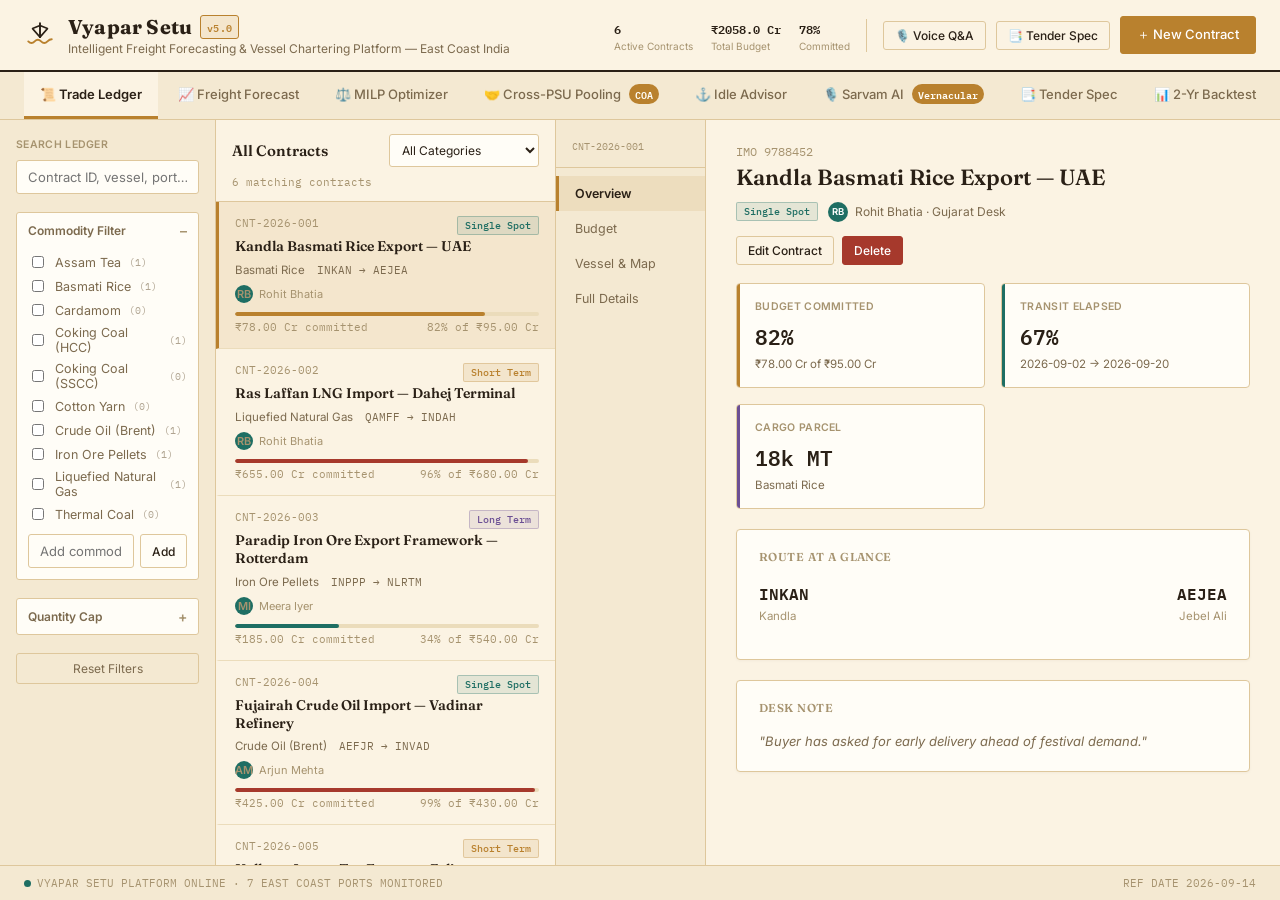
==== website/index.html @ 898b8efa "Add Vyapar Setu frontend solution and website folder" ====
<!DOCTYPE html>
<html lang="en">
<head>
  <meta charset="UTF-8">
  <meta name="viewport" content="width=device-width, initial-scale=1.0">
  <title>Vyapar Setu — Intelligent Freight Forecasting &amp; Vessel Chartering Platform</title>
  
  <!-- Typography & Google Fonts -->
  <link rel="preconnect" href="https://fonts.googleapis.com">
  <link rel="preconnect" href="https://fonts.gstatic.com" crossorigin>
  <link href="https://fonts.googleapis.com/css2?family=Fraunces:opsz,wght@9..144,500;9..144,600;9..144,700&family=Inter:wght@400;500;600;700&family=IBM+Plex+Mono:wght@400;500;600&display=swap" rel="stylesheet">
  
  <!-- CSS Stylesheets -->
  <link rel="stylesheet" href="css/main.css">
  <link rel="stylesheet" href="css/components.css">
  <link rel="stylesheet" href="css/modules.css">
</head>
<body>
  <div id="app">
    
    <!-- Platform Header -->
    <header>
      <div class="brandrow">
        <div class="brand">
          <svg width="32" height="32" viewBox="0 0 30 30" fill="none">
            <path d="M4 21c2 2 4 2 6 0s4-2 6 0 4 2 6 0 4-2 4-2" stroke="#B9812E" stroke-width="1.8" stroke-linecap="round"/>
            <path d="M15 4v13" stroke="#2A2016" stroke-width="1.8" stroke-linecap="round"/>
            <path d="M15 6l7 3-7 8-7-8 7-3z" stroke="#2A2016" stroke-width="1.5" fill="none" stroke-linejoin="round"/>
          </svg>
          <div>
            <h1>Vyapar Setu <span class="version-tag">v5.0</span></h1>
            <div class="sub">Intelligent Freight Forecasting &amp; Vessel Chartering Platform — East Coast India</div>
          </div>
        </div>

        <div class="headright">
          <div class="headstats" id="headstats">
            <!-- Populated dynamically by app.js -->
          </div>
          <div class="head-actions">
            <button class="btn ghost small" id="btn-voice-qa-head">🎙️ Voice Q&amp;A</button>
            <button class="btn ghost small" id="btn-tender-head">📑 Tender Spec</button>
            <button class="btn brass" id="btn-new-contract">＋ New Contract</button>
          </div>
        </div>
      </div>
    </header>

    <!-- Multi-Module Tab Navigation Bar -->
    <div class="nav-tabs-wrapper">
      <nav class="nav-tabs">
        <button class="tab-btn active" data-tab="ledger-view">
          📜 Trade Ledger
        </button>
        <button class="tab-btn" data-tab="forecast-view">
          📈 Freight Forecast
        </button>
        <button class="tab-btn" data-tab="optimizer-view">
          ⚖️ MILP Optimizer
        </button>
        <button class="tab-btn" data-tab="pooling-view">
          🤝 Cross-PSU Pooling <span class="badge">COA</span>
        </button>
        <button class="tab-btn" data-tab="idle-view">
          ⚓ Idle Advisor
        </button>
        <button class="tab-btn" data-tab="vernacular-view">
          🎙️ Sarvam AI <span class="badge">Vernacular</span>
        </button>
        <button class="tab-btn" data-tab="tender-view">
          📑 Tender Spec
        </button>
        <button class="tab-btn" data-tab="backtest-view">
          📊 2-Yr Backtest
        </button>
      </nav>
    </div>

    <!-- Main View Workspace Area -->
    <main id="main-view">
      <div class="tab-view active" id="ledger-view"></div>
      <div class="tab-view" id="forecast-view"></div>
      <div class="tab-view" id="optimizer-view"></div>
      <div class="tab-view" id="pooling-view"></div>
      <div class="tab-view" id="idle-view"></div>
      <div class="tab-view" id="vernacular-view"></div>
      <div class="tab-view" id="tender-view"></div>
      <div class="tab-view" id="backtest-view"></div>
    </main>

    <!-- Footer Status Bar -->
    <footer>
      <div class="status-indicator">
        <span class="pulse-dot"></span>
        <span>VYAPAR SETU PLATFORM ONLINE · 7 EAST COAST PORTS MONITORED</span>
      </div>
      <span class="mono" id="clock">REF DATE 2026-09-14</span>
    </footer>

  </div>

  <!-- Toast Container & Modal Root -->
  <div id="toast-container"></div>
  <div id="modal-root"></div>

  <!-- JavaScript Modules & Data Store -->
  <script src="js/data/mockData.js"></script>
  <script src="js/modules/ledger.js"></script>
  <script src="js/modules/forecast.js"></script>
  <script src="js/modules/optimizer.js"></script>
  <script src="js/modules/pooling.js"></script>
  <script src="js/modules/idleAdvisor.js"></script>
  <script src="js/modules/vernacular.js"></script>
  <script src="js/modules/tender.js"></script>
  <script src="js/modules/backtest.js"></script>
  <script src="js/app.js"></script>
</body>
</html>
---- website/css/main.css ----
/* =========================================================
   VYAPAR SETU — Trade & Logistics Ledger
   Main CSS Design Tokens & Base Layout
   ========================================================= */

:root {
  --paper:       #FBF3E3;
  --paper-2:     #F4E9D2;
  --card:        #FFFDF7;
  --rule:        #DEC79C;
  --rule-lite:   #EBDCBB;
  --ink:         #2A2016;
  --ink-dim:     #7C6A4E;
  --ink-faint:   #A6936F;
  --brass:       #B9812E;
  --brass-bg:    rgba(185, 129, 46, 0.12);
  --brass-glow:  rgba(185, 129, 46, 0.25);
  --teal:        #1E6E63;
  --teal-bg:     rgba(30, 110, 99, 0.10);
  --red:         #A6392C;
  --red-bg:      rgba(166, 57, 44, 0.09);
  --blue:        #2B5B84;
  --blue-bg:     rgba(43, 91, 132, 0.10);
  --purple:      #6B4F94;
  --purple-bg:   rgba(107, 79, 148, 0.10);
}

* {
  box-sizing: border-box;
}

html, body {
  margin: 0;
  padding: 0;
  height: 100%;
}

body {
  background: var(--paper);
  color: var(--ink);
  font-family: 'Inter', -apple-system, BlinkMacSystemFont, sans-serif;
  -webkit-font-smoothing: antialiased;
  display: flex;
  flex-direction: column;
}

h1, h2, h3, .serif {
  font-family: 'Fraunces', serif;
}

.mono {
  font-family: 'IBM Plex Mono', monospace;
}

::selection {
  background: var(--brass-bg);
  color: var(--ink);
}

button, select, input, textarea {
  font-family: inherit;
}

#app {
  min-height: 100vh;
  display: flex;
  flex-direction: column;
}

/* ===== HEADER & NAVBAR ===== */
header {
  border-bottom: 2px solid var(--ink);
  background: var(--paper);
  padding: 14px 24px;
  position: sticky;
  top: 0;
  z-index: 40;
}

.brandrow {
  display: flex;
  align-items: center;
  justify-content: space-between;
  gap: 20px;
  flex-wrap: wrap;
}

.brand {
  display: flex;
  align-items: center;
  gap: 12px;
}

.brand svg {
  flex-shrink: 0;
}

.brand h1 {
  font-size: 20px;
  font-weight: 700;
  letter-spacing: 0.01em;
  margin: 0;
  color: var(--ink);
  display: flex;
  align-items: center;
  gap: 8px;
}

.brand .version-tag {
  font-size: 10px;
  font-family: 'IBM Plex Mono', monospace;
  background: var(--brass-bg);
  color: var(--brass);
  padding: 2px 6px;
  border-radius: 3px;
  border: 1px solid var(--brass);
  font-weight: 600;
}

.brand .sub {
  color: var(--ink-dim);
  font-size: 12px;
  margin-top: 2px;
}

.headright {
  display: flex;
  align-items: center;
  gap: 16px;
}

.headstats {
  display: flex;
  gap: 18px;
  font-family: 'IBM Plex Mono', monospace;
  font-size: 12px;
  color: var(--ink-dim);
  border-right: 1px solid var(--rule);
  padding-right: 16px;
}

.headstats b {
  color: var(--ink);
  font-weight: 600;
}

.headstats .lbl {
  color: var(--ink-faint);
  font-family: 'Inter', sans-serif;
  font-size: 10px;
  display: block;
  margin-top: 1px;
}

.head-actions {
  display: flex;
  align-items: center;
  gap: 10px;
}

/* Tab Navigation Bar */
.nav-tabs-wrapper {
  background: var(--paper-2);
  border-bottom: 1px solid var(--rule);
  padding: 0 24px;
  display: flex;
  align-items: center;
  justify-content: space-between;
  overflow-x: auto;
}

.nav-tabs {
  display: flex;
  gap: 4px;
}

.tab-btn {
  background: transparent;
  border: none;
  border-bottom: 3px solid transparent;
  padding: 12px 16px;
  font-size: 13px;
  font-weight: 500;
  color: var(--ink-dim);
  cursor: pointer;
  display: flex;
  align-items: center;
  gap: 8px;
  white-space: nowrap;
  transition: all 0.15s ease;
}

.tab-btn:hover {
  color: var(--ink);
  background: rgba(185, 129, 46, 0.06);
}

.tab-btn.active {
  color: var(--ink);
  font-weight: 600;
  border-bottom-color: var(--brass);
  background: var(--paper);
}

.tab-btn .badge {
  font-size: 9.5px;
  font-family: 'IBM Plex Mono', monospace;
  background: var(--brass);
  color: var(--card);
  padding: 1px 6px;
  border-radius: 10px;
  font-weight: 600;
}

.tab-btn.active .badge {
  background: var(--ink);
  color: var(--paper);
}

/* ===== MAIN CONTENT CONTAINER ===== */
main#main-view {
  flex: 1;
  display: flex;
  flex-direction: column;
  min-height: 0;
  background: var(--paper);
}

.tab-view {
  display: none;
  flex: 1;
  width: 100%;
  height: 100%;
  min-height: 0;
}

.tab-view.active {
  display: flex;
}

/* Page module layout wrapper */
.module-container {
  flex: 1;
  padding: 24px 28px 48px 28px;
  overflow-y: auto;
  max-height: calc(100vh - 126px);
  width: 100%;
}

.module-header {
  margin-bottom: 24px;
  display: flex;
  justify-content: space-between;
  align-items: flex-start;
  gap: 20px;
}

.module-title h2 {
  font-size: 24px;
  font-weight: 600;
  margin: 0 0 6px 0;
  color: var(--ink);
}

.module-title p {
  margin: 0;
  font-size: 13.5px;
  color: var(--ink-dim);
  line-height: 1.45;
}

/* ===== FOOTER ===== */
footer {
  padding: 10px 24px;
  border-top: 1px solid var(--rule);
  font-family: 'IBM Plex Mono', monospace;
  font-size: 10.5px;
  color: var(--ink-faint);
  display: flex;
  justify-content: space-between;
  align-items: center;
  background: var(--paper-2);
  z-index: 30;
}

footer .status-indicator {
  display: flex;
  align-items: center;
  gap: 6px;
}

footer .pulse-dot {
  width: 7px;
  height: 7px;
  background: var(--teal);
  border-radius: 50%;
  display: inline-block;
  box-shadow: 0 0 0 0 rgba(30, 110, 99, 0.4);
  animation: pulse 2s infinite;
}

@keyframes pulse {
  0% { transform: scale(0.95); box-shadow: 0 0 0 0 rgba(30, 110, 99, 0.7); }
  70% { transform: scale(1); box-shadow: 0 0 0 6px rgba(30, 110, 99, 0); }
  100% { transform: scale(0.95); box-shadow: 0 0 0 0 rgba(30, 110, 99, 0); }
}

/* Scrollbars */
::-webkit-scrollbar {
  width: 8px;
  height: 8px;
}
::-webkit-scrollbar-track {
  background: transparent;
}
::-webkit-scrollbar-thumb {
  background: var(--rule);
  border-radius: 4px;
}
::-webkit-scrollbar-thumb:hover {
  background: var(--ink-faint);
}
---- website/css/components.css ----
/* =========================================================
   VYAPAR SETU — Reusable Component Styles
   ========================================================= */

/* ===== BUTTONS ===== */
.btn {
  border: 1px solid var(--ink);
  background: var(--ink);
  color: var(--paper);
  padding: 9px 16px;
  font-size: 13px;
  font-weight: 500;
  border-radius: 3px;
  cursor: pointer;
  display: inline-flex;
  align-items: center;
  gap: 7px;
  white-space: nowrap;
  transition: all 0.15s ease;
}

.btn:hover {
  background: #42331F;
  border-color: #42331F;
}

.btn.ghost {
  background: transparent;
  color: var(--ink);
  border-color: var(--rule);
}

.btn.ghost:hover {
  border-color: var(--ink);
  background: rgba(185, 129, 46, 0.08);
}

.btn.small {
  padding: 6px 11px;
  font-size: 12px;
}

.btn.danger {
  background: var(--red);
  border-color: var(--red);
  color: #FFF;
}

.btn.danger:hover {
  background: #8A2E23;
  border-color: #8A2E23;
}

.btn.teal {
  background: var(--teal);
  border-color: var(--teal);
  color: #FFF;
}

.btn.teal:hover {
  background: #175650;
  border-color: #175650;
}

.btn.brass {
  background: var(--brass);
  border-color: var(--brass);
  color: #FFF;
}

.btn.brass:hover {
  background: #9A6822;
  border-color: #9A6822;
}

.btn.purple {
  background: var(--purple);
  border-color: var(--purple);
  color: #FFF;
}

.btn.purple:hover {
  background: #553D78;
}

.btn:disabled {
  opacity: 0.5;
  cursor: not-allowed;
}

/* ===== TAGS & BADGES ===== */
.tag {
  font-size: 10px;
  font-family: 'IBM Plex Mono', monospace;
  padding: 2px 7px;
  border-radius: 2px;
  white-space: nowrap;
  font-weight: 500;
  display: inline-flex;
  align-items: center;
  gap: 4px;
}

.tag.SINGLE_SPOT { background: var(--teal-bg); color: var(--teal); border: 1px solid rgba(30,110,99,0.3); }
.tag.SHORT_TERM  { background: var(--brass-bg); color: var(--brass); border: 1px solid rgba(185,129,46,0.3); }
.tag.LONG_TERM   { background: var(--purple-bg); color: var(--purple); border: 1px solid rgba(107,79,148,0.3); }
.tag.CRITICAL    { background: var(--red-bg); color: var(--red); border: 1px solid rgba(166,57,44,0.3); }
.tag.HEALTHY     { background: var(--teal-bg); color: var(--teal); border: 1px solid rgba(30,110,99,0.3); }
.tag.BLUE        { background: var(--blue-bg); color: var(--blue); border: 1px solid rgba(43,91,132,0.3); }

/* ===== PANELS & CARDS ===== */
.panel {
  border: 1px solid var(--rule);
  background: var(--card);
  border-radius: 4px;
  padding: 20px 22px;
  margin-bottom: 20px;
  box-shadow: 0 1px 3px rgba(42, 32, 22, 0.04);
}

.panel h3 {
  font-size: 11.5px;
  letter-spacing: 0.04em;
  color: var(--ink-faint);
  margin: 0 0 16px 0;
  font-weight: 600;
  text-transform: uppercase;
  display: flex;
  align-items: center;
  justify-content: space-between;
}

.panel-sub {
  font-size: 12px;
  color: var(--ink-dim);
  text-transform: none;
  font-weight: normal;
  letter-spacing: normal;
}

/* ===== TILES ===== */
.tile-row {
  display: grid;
  grid-template-columns: repeat(auto-fit, minmax(200px, 1fr));
  gap: 16px;
  margin-bottom: 20px;
}

.tile {
  border: 1px solid var(--rule);
  background: var(--card);
  border-radius: 4px;
  padding: 16px 18px;
  position: relative;
  overflow: hidden;
}

.tile::before {
  content: '';
  position: absolute;
  top: 0;
  left: 0;
  width: 3px;
  height: 100%;
  background: var(--rule);
}

.tile.accent-brass::before { background: var(--brass); }
.tile.accent-teal::before  { background: var(--teal); }
.tile.accent-red::before   { background: var(--red); }
.tile.accent-purple::before{ background: var(--purple); }
.tile.accent-blue::before  { background: var(--blue); }

.tile .t-lbl {
  font-size: 10.5px;
  color: var(--ink-faint);
  text-transform: uppercase;
  letter-spacing: 0.03em;
  margin-bottom: 6px;
  font-weight: 600;
}

.tile .t-val {
  font-family: 'IBM Plex Mono', monospace;
  font-size: 21px;
  font-weight: 600;
  color: var(--ink);
  display: flex;
  align-items: baseline;
  gap: 6px;
}

.tile .t-sub {
  font-size: 11.5px;
  color: var(--ink-dim);
  margin-top: 4px;
}

/* ===== CALLOUT BANNER (CTA) ===== */
.cta {
  border-radius: 4px;
  padding: 16px 18px;
  border: 1px solid;
  display: flex;
  gap: 14px;
  align-items: flex-start;
}

.cta .dot {
  width: 9px;
  height: 9px;
  border-radius: 50%;
  margin-top: 5px;
  flex-shrink: 0;
}

.cta .head {
  font-size: 11px;
  letter-spacing: 0.03em;
  margin-bottom: 4px;
  font-family: 'IBM Plex Mono', monospace;
  text-transform: uppercase;
  font-weight: 600;
}

.cta .body {
  font-size: 13.5px;
  line-height: 1.55;
  color: var(--ink);
}

.cta.healthy { border-color: var(--teal); background: var(--teal-bg); }
.cta.healthy .dot { background: var(--teal); }
.cta.healthy .head { color: var(--teal); }

.cta.warning { border-color: var(--brass); background: var(--brass-bg); }
.cta.warning .dot { background: var(--brass); }
.cta.warning .head { color: var(--brass); }

.cta.critical { border-color: var(--red); background: var(--red-bg); }
.cta.critical .dot { background: var(--red); }
.cta.critical .head { color: var(--red); }

.cta.info { border-color: var(--blue); background: var(--blue-bg); }
.cta.info .dot { background: var(--blue); }
.cta.info .head { color: var(--blue); }

/* ===== INPUT FORM ELEMENTS ===== */
input[type=text], input[type=number], input[type=date], select, textarea {
  width: 100%;
  background: var(--card);
  border: 1px solid var(--rule);
  color: var(--ink);
  padding: 8px 11px;
  font-size: 13px;
  border-radius: 3px;
}

select:focus, input:focus, textarea:focus {
  outline: 1px solid var(--brass);
  outline-offset: 0;
  border-color: var(--brass);
}

input[type=range] {
  width: 100%;
  accent-color: var(--brass);
}

.field label {
  display: block;
  font-size: 11px;
  color: var(--ink-faint);
  text-transform: uppercase;
  letter-spacing: 0.02em;
  margin-bottom: 5px;
  font-weight: 600;
}

.field-hint {
  font-size: 11px;
  color: var(--ink-faint);
  margin-top: 4px;
}

/* ===== MODAL OVERLAY ===== */
.modal-overlay {
  position: fixed;
  inset: 0;
  background: rgba(42, 32, 22, 0.55);
  backdrop-filter: blur(2px);
  display: flex;
  align-items: flex-start;
  justify-content: center;
  padding: 40px 20px;
  z-index: 100;
  overflow-y: auto;
  animation: fadeIn 0.15s ease-out;
}

@keyframes fadeIn {
  from { opacity: 0; }
  to { opacity: 1; }
}

.modal {
  background: var(--card);
  border: 1px solid var(--rule);
  border-radius: 6px;
  width: 100%;
  max-width: 680px;
  padding: 26px 28px 24px 28px;
  box-shadow: 0 10px 25px rgba(0,0,0,0.15);
}

.modal h2 {
  font-size: 20px;
  margin: 0 0 4px 0;
  font-weight: 600;
  color: var(--ink);
}

.modal .modal-sub {
  font-size: 12.5px;
  color: var(--ink-faint);
  margin-bottom: 20px;
  font-family: 'IBM Plex Mono', monospace;
}

.form-grid {
  display: grid;
  grid-template-columns: 1fr 1fr;
  gap: 14px 16px;
}

.form-grid .full {
  grid-column: 1 / -1;
}

.modal-actions {
  display: flex;
  justify-content: space-between;
  align-items: center;
  margin-top: 22px;
  padding-top: 16px;
  border-top: 1px solid var(--rule-lite);
}

.modal-actions .right {
  display: flex;
  gap: 8px;
}

/* ===== TOAST NOTIFICATIONS ===== */
#toast-container {
  position: fixed;
  bottom: 24px;
  right: 24px;
  z-index: 200;
  display: flex;
  flex-direction: column;
  gap: 10px;
  pointer-events: none;
}

.toast {
  pointer-events: auto;
  background: var(--ink);
  color: var(--paper);
  padding: 12px 18px;
  border-radius: 4px;
  border-left: 4px solid var(--brass);
  font-size: 13px;
  box-shadow: 0 4px 12px rgba(0,0,0,0.2);
  display: flex;
  align-items: center;
  gap: 10px;
  max-width: 360px;
  animation: slideIn 0.2s ease-out;
}

.toast.success { border-left-color: var(--teal); }
.toast.danger  { border-left-color: var(--red); }
.toast.info    { border-left-color: var(--blue); }

@keyframes slideIn {
  from { transform: translateX(100%); opacity: 0; }
  to { transform: translateX(0); opacity: 1; }
}

/* ===== TABLES ===== */
.table-responsive {
  width: 100%;
  overflow-x: auto;
}

.custom-table {
  width: 100%;
  border-collapse: collapse;
  font-size: 13px;
}

.custom-table th {
  text-align: left;
  padding: 10px 12px;
  background: var(--paper-2);
  border-bottom: 2px solid var(--rule);
  font-size: 11px;
  letter-spacing: 0.03em;
  color: var(--ink-faint);
  text-transform: uppercase;
  font-weight: 600;
}

.custom-table td {
  padding: 10px 12px;
  border-bottom: 1px solid var(--rule-lite);
  color: var(--ink);
}

.custom-table tr:hover td {
  background: var(--brass-bg);
}
---- website/css/modules.css ----
/* =========================================================
   VYAPAR SETU — Module Specific Styles
   ========================================================= */

/* ===== LEDGER MODULE ===== */
#body-grid {
  flex: 1;
  display: grid;
  grid-template-columns: 216px 340px 1fr;
  min-height: 0;
  width: 100%;
}
@media (max-width: 1080px) {
  #body-grid { grid-template-columns: 1fr; }
}

aside.filters {
  border-right: 1px solid var(--rule);
  padding: 18px 16px;
  background: var(--paper-2);
  overflow-y: auto;
  max-height: calc(100vh - 126px);
}

.filt-title {
  font-size: 10.5px;
  letter-spacing: .03em;
  color: var(--ink-faint);
  margin: 0 0 9px 0;
  font-weight: 600;
  text-transform: uppercase;
}

.filt-block {
  margin-bottom: 18px;
}

.range-labels {
  display: flex;
  justify-content: space-between;
  font-family: 'IBM Plex Mono', monospace;
  font-size: 10.5px;
  color: var(--ink-faint);
  margin-top: 5px;
}

.clear-btn {
  background: none;
  border: 1px solid var(--rule);
  color: var(--ink-dim);
  padding: 7px 12px;
  font-size: 12px;
  border-radius: 3px;
  cursor: pointer;
  width: 100%;
}
.clear-btn:hover { border-color: var(--ink-dim); color: var(--ink); }

details.filt-collapse {
  border: 1px solid var(--rule);
  border-radius: 3px;
  background: var(--card);
  margin-bottom: 18px;
}
details.filt-collapse summary {
  list-style: none;
  cursor: pointer;
  padding: 9px 11px;
  font-size: 12px;
  font-weight: 600;
  color: var(--ink-dim);
  display: flex;
  justify-content: space-between;
  align-items: center;
}
details.filt-collapse summary::-webkit-details-marker { display: none; }
details.filt-collapse summary::after { content: '+'; color: var(--ink-faint); font-size: 14px; }
details.filt-collapse[open] summary::after { content: '–'; }
details.filt-collapse .inner { padding: 2px 11px 11px 11px; }

.commodity-row { display: flex; align-items: center; gap: 6px; padding: 3px 0; }
.commodity-row label { flex: 1; display: flex; align-items: center; gap: 8px; font-size: 12.5px; color: var(--ink-dim); cursor: pointer; }
.commodity-row label:hover { color: var(--ink); }
.commodity-row input[type=checkbox] { accent-color: var(--brass); width: 12px; height: 12px; }
.commodity-row .n { font-family: 'IBM Plex Mono', monospace; font-size: 10px; opacity: 0.6; }
.del-x { background: none; border: none; color: var(--ink-faint); cursor: pointer; font-size: 13px; line-height: 1; padding: 2px 4px; }
.del-x:hover { color: var(--red); }
.del-x:disabled { opacity: 0.25; cursor: not-allowed; }
.add-commodity-row { display: flex; gap: 6px; margin-top: 8px; }
.add-commodity-row input { flex: 1; }

section.listpane {
  border-right: 1px solid var(--rule);
  overflow-y: auto;
  max-height: calc(100vh - 126px);
  background: var(--paper);
}

.list-toolbar {
  position: sticky;
  top: 0;
  background: var(--paper);
  padding: 14px 16px 12px 16px;
  border-bottom: 1px solid var(--rule);
  z-index: 5;
}
.list-toolbar-row { display: flex; gap: 8px; align-items: center; margin-bottom: 8px; }
.list-toolbar-row:last-child { margin-bottom: 0; }
.list-toolbar h2 { font-size: 15px; margin: 0; font-weight: 600; flex: 1; }
.cat-select { max-width: 150px; font-size: 12px; padding: 7px 8px; }
.list-count { font-size: 11px; color: var(--ink-faint); font-family: 'IBM Plex Mono', monospace; }

.card {
  padding: 14px 16px;
  border-bottom: 1px solid var(--rule-lite);
  cursor: pointer;
  border-left: 3px solid transparent;
  transition: background .12s ease, border-color .12s ease;
}
.card:hover { background: var(--brass-bg); }
.card.active { background: var(--brass-bg); border-left-color: var(--brass); }
.card-top { display: flex; justify-content: space-between; align-items: flex-start; gap: 10px; }
.card-id { font-family: 'IBM Plex Mono', monospace; font-size: 10.5px; color: var(--ink-faint); }
.card-title { font-size: 14px; font-weight: 600; color: var(--ink); margin: 3px 0 7px 0; line-height: 1.28; font-family: 'Fraunces', serif; }
.card-meta { display: flex; gap: 12px; font-size: 11.5px; color: var(--ink-dim); flex-wrap: wrap; }
.card-meta .route { font-family: 'IBM Plex Mono', monospace; font-size: 10.5px; }
.card-officer { display: flex; align-items: center; gap: 6px; margin-top: 8px; }
.avatar { width: 18px; height: 18px; border-radius: 50%; background: var(--teal); color: #fff; font-size: 8.5px; font-weight: 600; display: flex; align-items: center; justify-content: center; flex-shrink: 0; }
.card-officer span { font-size: 11px; color: var(--ink-faint); }
.card-bud { margin-top: 9px; }
.bud-bar { height: 4px; background: var(--rule-lite); border-radius: 2px; overflow: hidden; }
.bud-fill { height: 100%; border-radius: 2px; }
.bud-row { display: flex; justify-content: space-between; font-size: 10.5px; font-family: 'IBM Plex Mono', monospace; color: var(--ink-faint); margin-top: 4px; }
.empty { padding: 50px 22px; text-align: center; color: var(--ink-faint); font-size: 13px; }

section.detail {
  overflow-y: auto;
  max-height: calc(100vh - 126px);
  display: flex;
}
.detail-empty { display: flex; align-items: center; justify-content: center; width: 100%; color: var(--ink-faint); font-size: 13px; flex-direction: column; gap: 10px; }
.detail-empty .glyph { font-size: 32px; opacity: .4; font-family: 'Fraunces', serif; }

.detail-nav { width: 150px; flex-shrink: 0; border-right: 1px solid var(--rule); background: var(--paper-2); padding: 20px 0; }
.detail-nav .dn-head { padding: 0 16px 14px 16px; border-bottom: 1px solid var(--rule); margin-bottom: 8px; }
.detail-nav .dn-id { font-family: 'IBM Plex Mono', monospace; font-size: 10px; color: var(--ink-faint); }
.detail-nav button {
  width: 100%; text-align: left; background: none; border: none; border-left: 3px solid transparent;
  padding: 10px 16px; font-size: 12.5px; color: var(--ink-dim); cursor: pointer;
  display: flex; align-items: center; gap: 9px;
}
.detail-nav button:hover { color: var(--ink); background: rgba(185, 129, 46, 0.07); }
.detail-nav button.active { color: var(--ink); font-weight: 600; border-left-color: var(--brass); background: var(--brass-bg); }
.detail-nav button svg { flex-shrink: 0; opacity: .85; }

.detail-content { flex: 1; padding: 24px 30px 60px 30px; min-width: 0; }
.d-head { margin-bottom: 18px; }
.d-id { font-family: 'IBM Plex Mono', monospace; color: var(--ink-faint); font-size: 11.5px; }
.d-title { font-size: 22px; font-weight: 600; margin: 5px 0 10px 0; color: var(--ink); line-height: 1.25; font-family: 'Fraunces', serif; }
.d-badges { display: flex; gap: 10px; align-items: center; flex-wrap: wrap; }
.d-officer { display: flex; align-items: center; gap: 7px; font-size: 12px; color: var(--ink-dim); }
.d-officer .avatar { width: 20px; height: 20px; font-size: 9.5px; }
.d-actions { display: flex; gap: 8px; margin-top: 14px; }

/* Budget Gauge & Nautical SVG */
.gauge-wrap { display: flex; align-items: center; gap: 22px; }
.gauge-figs { flex: 1; }
.gauge-figs .big { font-family: 'IBM Plex Mono', monospace; font-size: 23px; font-weight: 600; color: var(--ink); }
.gauge-figs .lbl { font-size: 11.5px; color: var(--ink-faint); margin-top: 2px; }
.gauge-figs .of { font-size: 12px; color: var(--ink-dim); margin-top: 10px; font-family: 'IBM Plex Mono', monospace; }

.route-ports { display: flex; justify-content: space-between; margin-bottom: 16px; }
.route-port { font-size: 13px; }
.route-port .code { font-family: 'IBM Plex Mono', monospace; color: var(--ink); font-weight: 600; font-size: 16px; }
.route-port .name { color: var(--ink-faint); font-size: 11.5px; margin-top: 2px; }
.route-port.dest { text-align: right; }
.chart-frame {
  border: 1px solid var(--rule); border-radius: 4px; background:
    repeating-linear-gradient(0deg, rgba(185,129,46,0.06) 0, rgba(185,129,46,0.06) 1px, transparent 1px, transparent 26px),
    repeating-linear-gradient(90deg, rgba(185,129,46,0.06) 0, rgba(185,129,46,0.06) 1px, transparent 1px, transparent 26px),
    var(--card);
  padding: 6px;
}
.route-svg { width: 100%; height: 120px; display: block; }
.route-info { display: flex; justify-content: space-between; margin-top: 12px; font-family: 'IBM Plex Mono', monospace; font-size: 11.5px; color: var(--ink-faint); }
.route-info b { color: var(--ink-dim); font-weight: 500; }
.mt-row { display: flex; align-items: center; justify-content: space-between; margin-top: 16px; padding-top: 16px; border-top: 1px solid var(--rule-lite); flex-wrap: wrap; gap: 10px; }
.mt-caption { font-size: 11.5px; color: var(--ink-faint); }

.meta-table { width: 100%; border-collapse: collapse; }
.meta-table td { padding: 9px 0; font-size: 13px; border-bottom: 1px solid var(--rule-lite); }
.meta-table td:first-child { color: var(--ink-faint); width: 190px; font-size: 11px; letter-spacing: .02em; text-transform: uppercase; }
.meta-table td:last-child { color: var(--ink); font-family: 'IBM Plex Mono', monospace; font-size: 13px; text-align: right; }
.meta-table tr:last-child td { border-bottom: none; }
.note-box { margin-top: 14px; font-size: 13px; color: var(--ink-dim); line-height: 1.6; font-style: italic; padding-top: 14px; border-top: 1px solid var(--rule-lite); }

/* ===== FORECAST MODULE ===== */
.forecast-layout {
  display: grid;
  grid-template-columns: 2fr 1fr;
  gap: 24px;
}
@media (max-width: 960px) { .forecast-layout { grid-template-columns: 1fr; } }

.chart-container-card {
  border: 1px solid var(--rule);
  background: var(--card);
  border-radius: 4px;
  padding: 20px;
  position: relative;
}

.chart-header {
  display: flex;
  justify-content: space-between;
  align-items: center;
  margin-bottom: 16px;
  flex-wrap: wrap;
  gap: 12px;
}

.chart-svg-frame {
  width: 100%;
  height: 320px;
  position: relative;
}

.time-machine-bar {
  background: var(--paper-2);
  border: 1px solid var(--rule);
  border-radius: 4px;
  padding: 14px 18px;
  margin-top: 20px;
  display: flex;
  align-items: center;
  gap: 18px;
}
.time-machine-bar label {
  font-size: 12px;
  font-weight: 600;
  color: var(--ink-dim);
  white-space: nowrap;
  display: flex;
  align-items: center;
  gap: 6px;
}

/* SHAP Drivers Bar Chart */
.shap-bar-group {
  display: flex;
  flex-direction: column;
  gap: 12px;
  margin-top: 12px;
}
.shap-item {
  display: flex;
  flex-direction: column;
  gap: 4px;
}
.shap-header {
  display: flex;
  justify-content: space-between;
  font-size: 12px;
}
.shap-name { font-weight: 500; color: var(--ink); }
.shap-val { font-family: 'IBM Plex Mono', monospace; font-size: 11px; font-weight: 600; }
.shap-val.pos { color: var(--red); }
.shap-val.neg { color: var(--teal); }

.shap-track {
  height: 8px;
  background: var(--rule-lite);
  border-radius: 4px;
  overflow: hidden;
  position: relative;
}
.shap-fill {
  height: 100%;
  border-radius: 4px;
  transition: width 0.3s ease;
}
.shap-fill.pos { background: var(--red); }
.shap-fill.neg { background: var(--teal); }

/* ===== OPTIMIZER MODULE ===== */
.decision-tree-grid {
  display: grid;
  grid-template-columns: repeat(3, 1fr);
  gap: 16px;
  margin-top: 16px;
}
@media (max-width: 900px) { .decision-tree-grid { grid-template-columns: 1fr; } }

.decision-card {
  border: 2px solid var(--rule);
  background: var(--card);
  border-radius: 6px;
  padding: 18px;
  position: relative;
  transition: all 0.2s ease;
}

.decision-card.recommended {
  border-color: var(--teal);
  background: var(--teal-bg);
  box-shadow: 0 4px 12px rgba(30,110,99,0.12);
}

.decision-card .badge-recommended {
  position: absolute;
  top: -11px;
  right: 14px;
  background: var(--teal);
  color: #FFF;
  font-size: 10px;
  font-family: 'IBM Plex Mono', monospace;
  padding: 2px 8px;
  border-radius: 10px;
  font-weight: 600;
  text-transform: uppercase;
}

.decision-card h4 {
  margin: 0 0 8px 0;
  font-size: 16px;
  font-weight: 600;
  color: var(--ink);
}

.decision-cost {
  font-family: 'IBM Plex Mono', monospace;
  font-size: 22px;
  font-weight: 700;
  color: var(--ink);
  margin: 10px 0;
}

/* Supplier specs matrix table */
.spec-table {
  width: 100%;
  font-size: 12px;
  border-collapse: collapse;
}
.spec-table th, .spec-table td {
  padding: 8px 10px;
  border-bottom: 1px solid var(--rule-lite);
  text-align: left;
}
.spec-table th { color: var(--ink-faint); font-weight: 600; text-transform: uppercase; font-size: 10.5px; }

/* ===== VERNACULAR MODULE ===== */
.voice-copilot-card {
  border: 2px solid var(--brass);
  background: linear-gradient(135deg, var(--card) 0%, var(--paper-2) 100%);
  border-radius: 6px;
  padding: 24px;
  margin-bottom: 24px;
  position: relative;
  overflow: hidden;
}

.voice-mic-container {
  display: flex;
  flex-direction: column;
  align-items: center;
  justify-content: center;
  padding: 30px 20px;
  gap: 16px;
}

.mic-btn-large {
  width: 72px;
  height: 72px;
  border-radius: 50%;
  background: var(--brass);
  color: #FFF;
  border: none;
  cursor: pointer;
  display: flex;
  align-items: center;
  justify-content: center;
  font-size: 28px;
  box-shadow: 0 6px 16px rgba(185,129,46,0.3);
  transition: all 0.2s ease;
  position: relative;
}

.mic-btn-large:hover {
  transform: scale(1.05);
  background: #9A6822;
}

.mic-btn-large.recording {
  background: var(--red);
  animation: pulse-mic 1.5s infinite;
}

@keyframes pulse-mic {
  0% { box-shadow: 0 0 0 0 rgba(166,57,44,0.7); }
  70% { box-shadow: 0 0 0 20px rgba(166,57,44,0); }
  100% { box-shadow: 0 0 0 0 rgba(166,57,44,0); }
}

.soundwave-anim {
  display: flex;
  align-items: center;
  gap: 4px;
  height: 24px;
}

.soundwave-anim span {
  width: 3px;
  height: 100%;
  background: var(--brass);
  border-radius: 2px;
  animation: wave 1.2s infinite ease-in-out;
}

.soundwave-anim span:nth-child(2) { animation-delay: 0.1s; }
.soundwave-anim span:nth-child(3) { animation-delay: 0.2s; }
.soundwave-anim span:nth-child(4) { animation-delay: 0.3s; }
.soundwave-anim span:nth-child(5) { animation-delay: 0.4s; }

@keyframes wave {
  0%, 100% { height: 6px; }
  50% { height: 24px; }
}

.sarvam-badge {
  display: inline-flex;
  align-items: center;
  gap: 6px;
  background: rgba(185, 129, 46, 0.15);
  border: 1px solid var(--brass);
  color: var(--ink);
  font-size: 11px;
  font-family: 'IBM Plex Mono', monospace;
  padding: 4px 10px;
  border-radius: 12px;
  font-weight: 600;
}
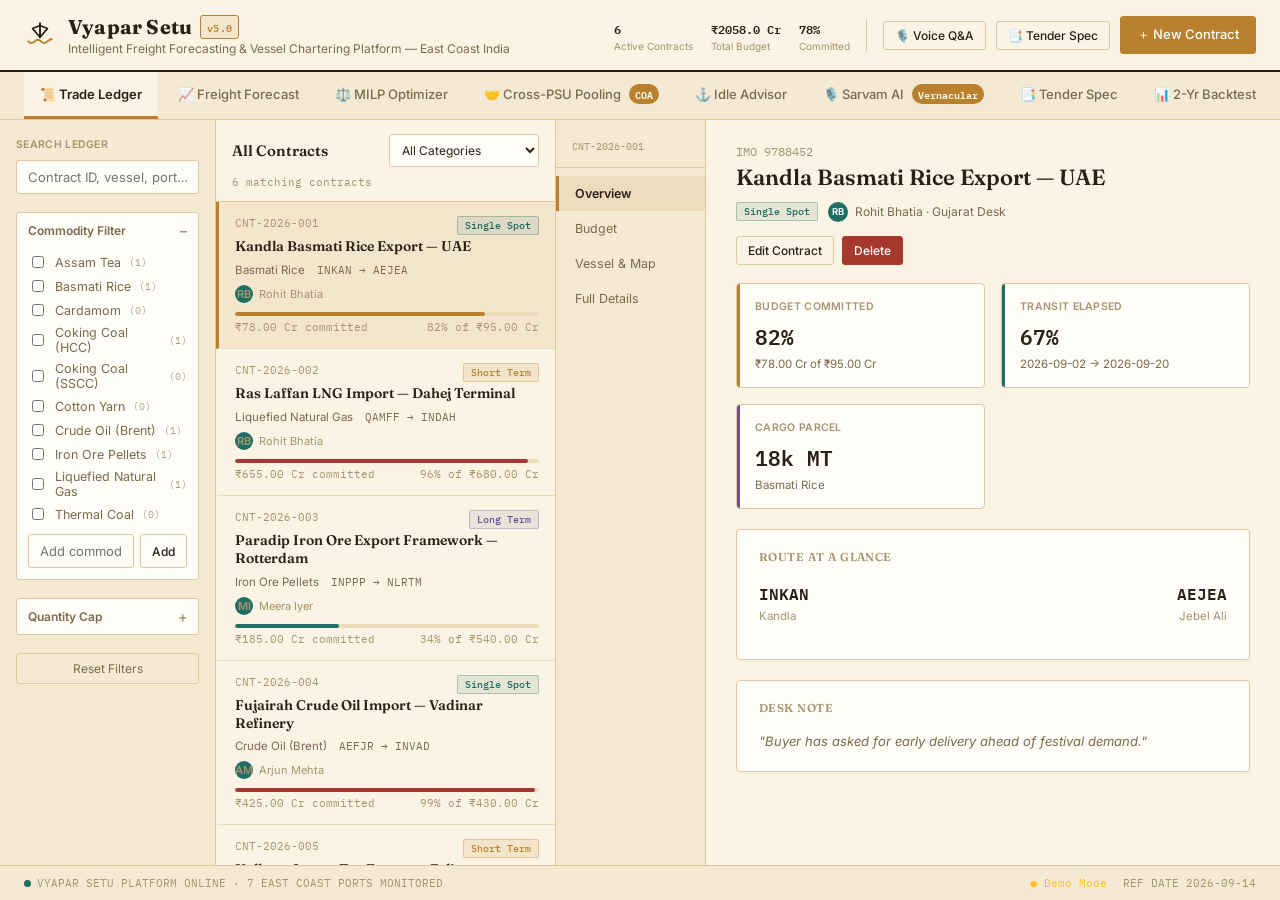
==== commit ed2c218f: "feat: complete FastAPI backend, retrain hybrid forecaster models, and connect frontend" ====
--- a/website/index.html
+++ b/website/index.html
@@ -94,7 +94,10 @@
         <span class="pulse-dot"></span>
         <span>VYAPAR SETU PLATFORM ONLINE · 7 EAST COAST PORTS MONITORED</span>
       </div>
-      <span class="mono" id="clock">REF DATE 2026-09-14</span>
+      <div style="display:flex;align-items:center;gap:16px;">
+        <span id="backend-status" style="font-size:11px;font-family:'IBM Plex Mono',monospace;cursor:pointer;color:#fbbf24;user-select:none;" title="Click to refresh backend status">● Demo Mode</span>
+        <span class="mono" id="clock">REF DATE 2026-09-14</span>
+      </div>
     </footer>
 
   </div>
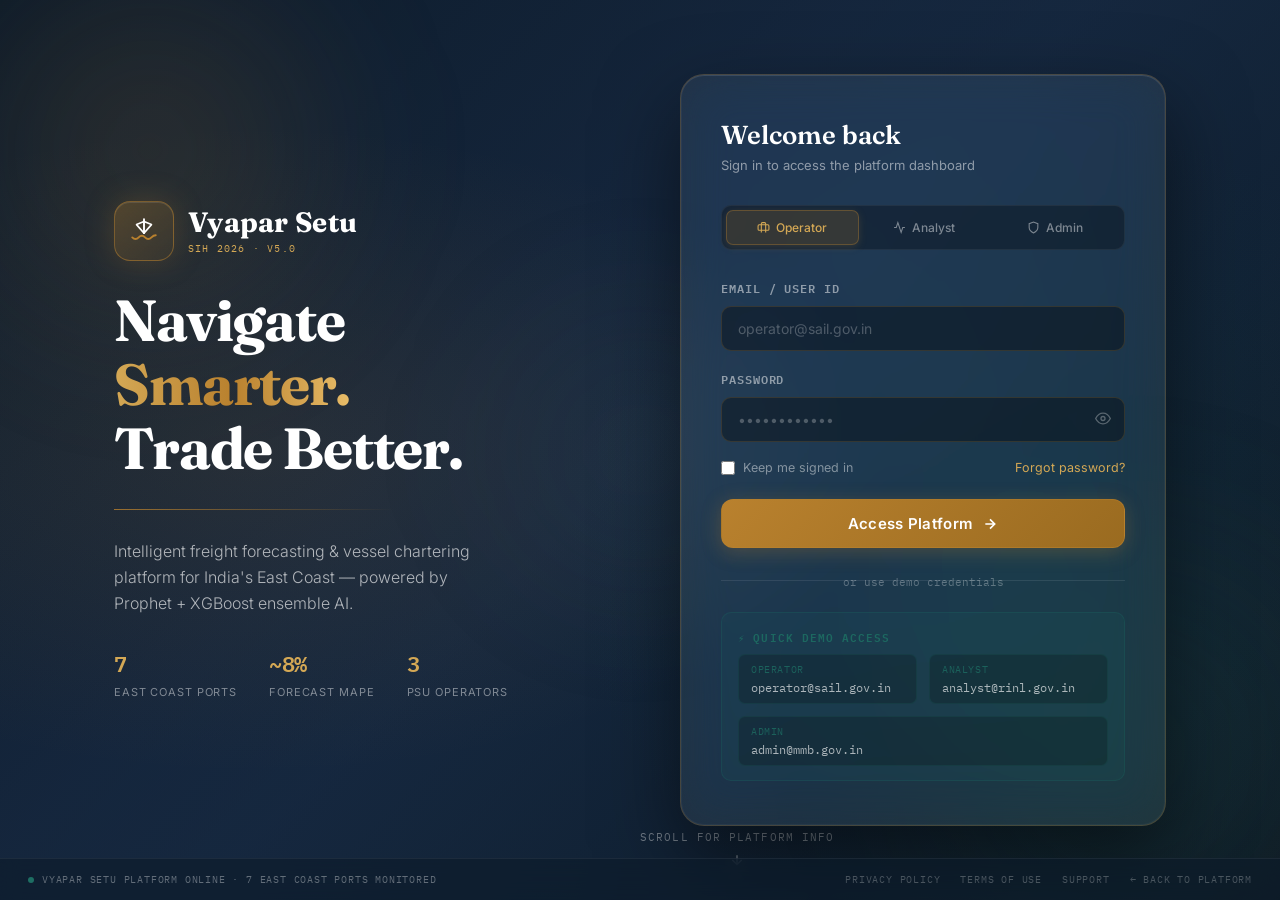
==== commit 1da615f4: "created auth layer + tests" ====
--- a/website/index.html
+++ b/website/index.html
@@ -16,6 +16,27 @@
   <link rel="stylesheet" href="css/modules.css">
 </head>
 <body>
+  <!-- ── Auth Guard: redirect to auth.html if no valid session ── -->
+  <script>
+    (function() {
+      var token = localStorage.getItem('vs_token');
+      var userStr = localStorage.getItem('vs_user');
+      if (!token || !userStr) {
+        window.location.replace('auth.html');
+        return;
+      }
+      try {
+        var u = JSON.parse(userStr);
+        if (!u || !u.expiresAt || Date.now() > u.expiresAt) {
+          localStorage.removeItem('vs_token');
+          localStorage.removeItem('vs_user');
+          window.location.replace('auth.html');
+        }
+      } catch(e) {
+        window.location.replace('auth.html');
+      }
+    })();
+  </script>
   <div id="app">
     
     <!-- Platform Header -->
@@ -41,6 +62,8 @@
             <button class="btn ghost small" id="btn-voice-qa-head">🎙️ Voice Q&amp;A</button>
             <button class="btn ghost small" id="btn-tender-head">📑 Tender Spec</button>
             <button class="btn brass" id="btn-new-contract">＋ New Contract</button>
+            <span id="user-greeting" style="font-size:11px;font-family:'IBM Plex Mono',monospace;color:var(--ink-faint);display:none;padding: 0 6px;border-left:1px solid var(--rule);margin-left:4px;"></span>
+            <button class="btn ghost small" id="btn-logout" onclick="vsLogout()" style="font-size:11px;color:var(--ink-faint);">⎋ Logout</button>
           </div>
         </div>
       </div>
@@ -117,5 +140,29 @@
   <script src="js/modules/tender.js"></script>
   <script src="js/modules/backtest.js"></script>
   <script src="js/app.js"></script>
+
+  <!-- ── Auth Session Utilities ── -->
+  <script>
+    // Show user greeting in header
+    (function() {
+      try {
+        var u = JSON.parse(localStorage.getItem('vs_user') || '{}');
+        if (u && u.name) {
+          var el = document.getElementById('user-greeting');
+          if (el) {
+            el.textContent = u.name + ' · ' + (u.role || '').toUpperCase();
+            el.style.display = 'inline';
+          }
+        }
+      } catch(e) {}
+    })();
+
+    // Logout: clear session and redirect to auth.html
+    function vsLogout() {
+      localStorage.removeItem('vs_token');
+      localStorage.removeItem('vs_user');
+      window.location.replace('auth.html');
+    }
+  </script>
 </body>
 </html>
